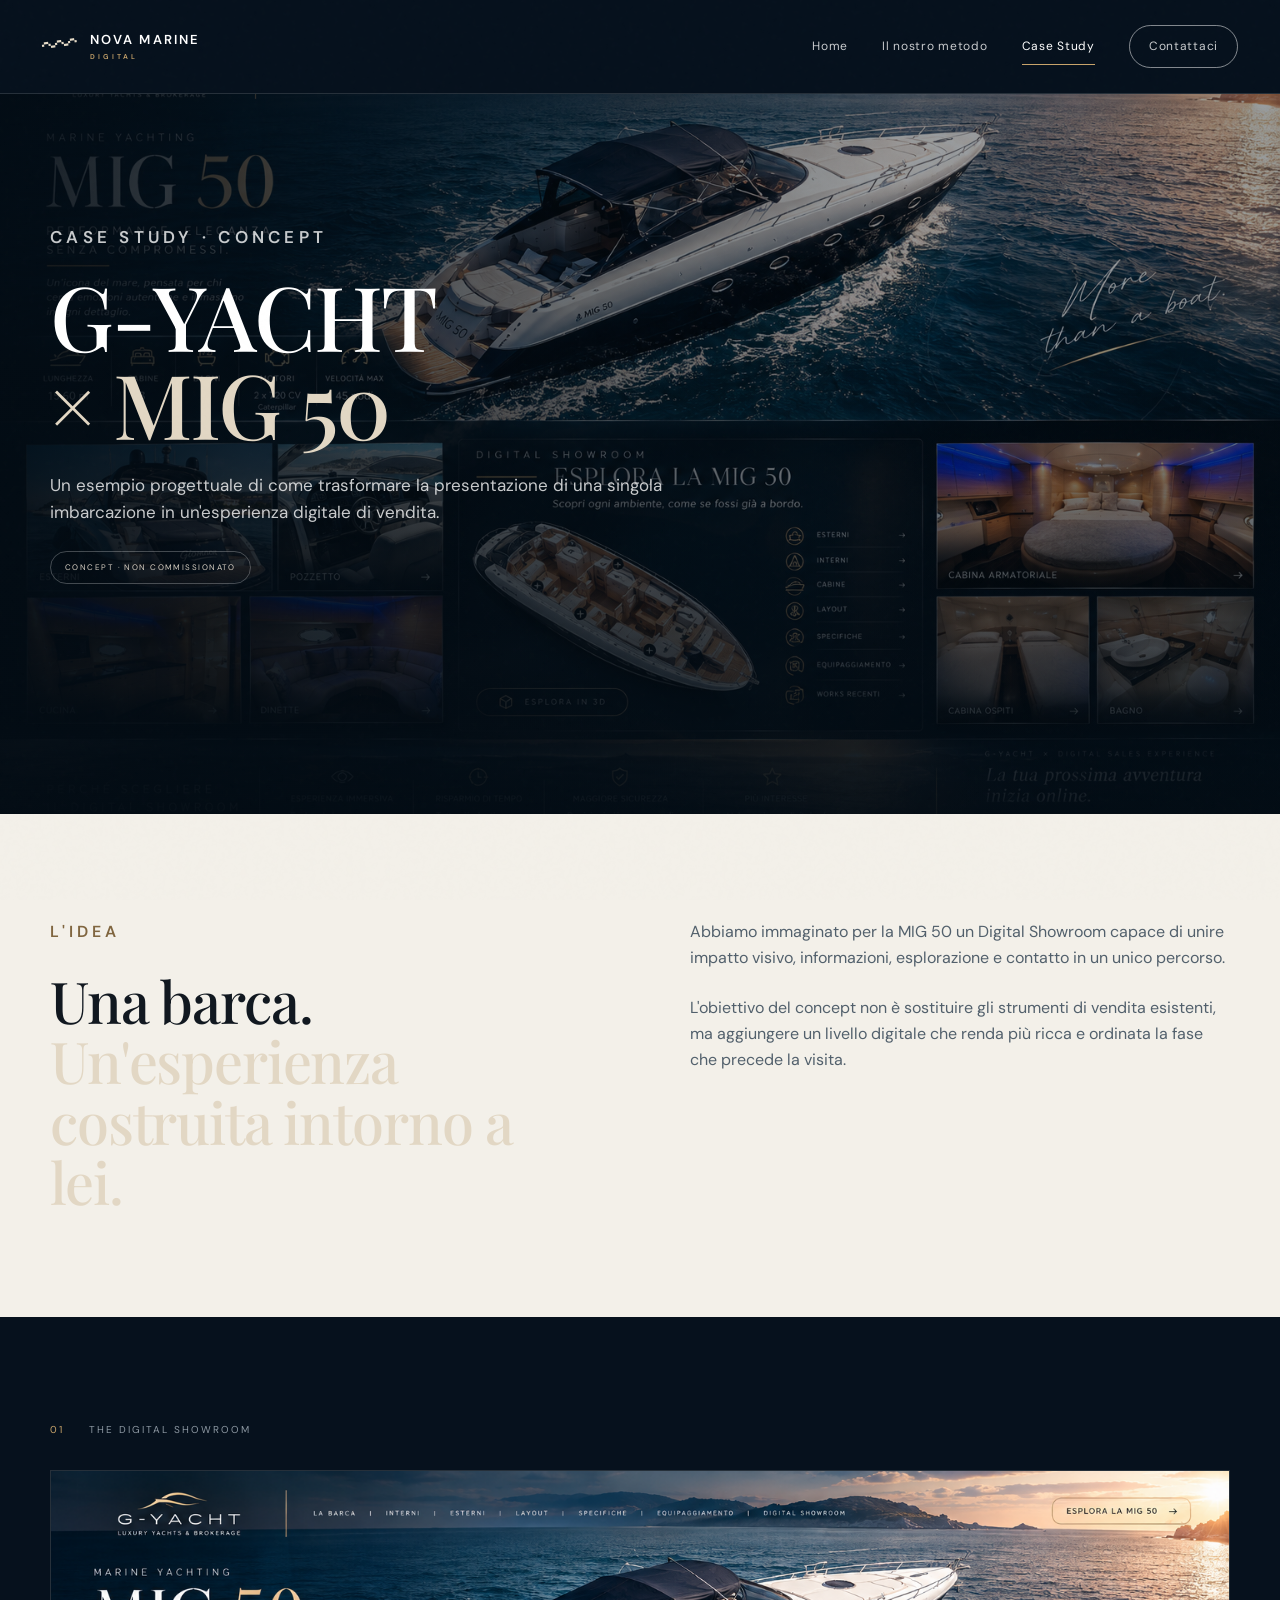
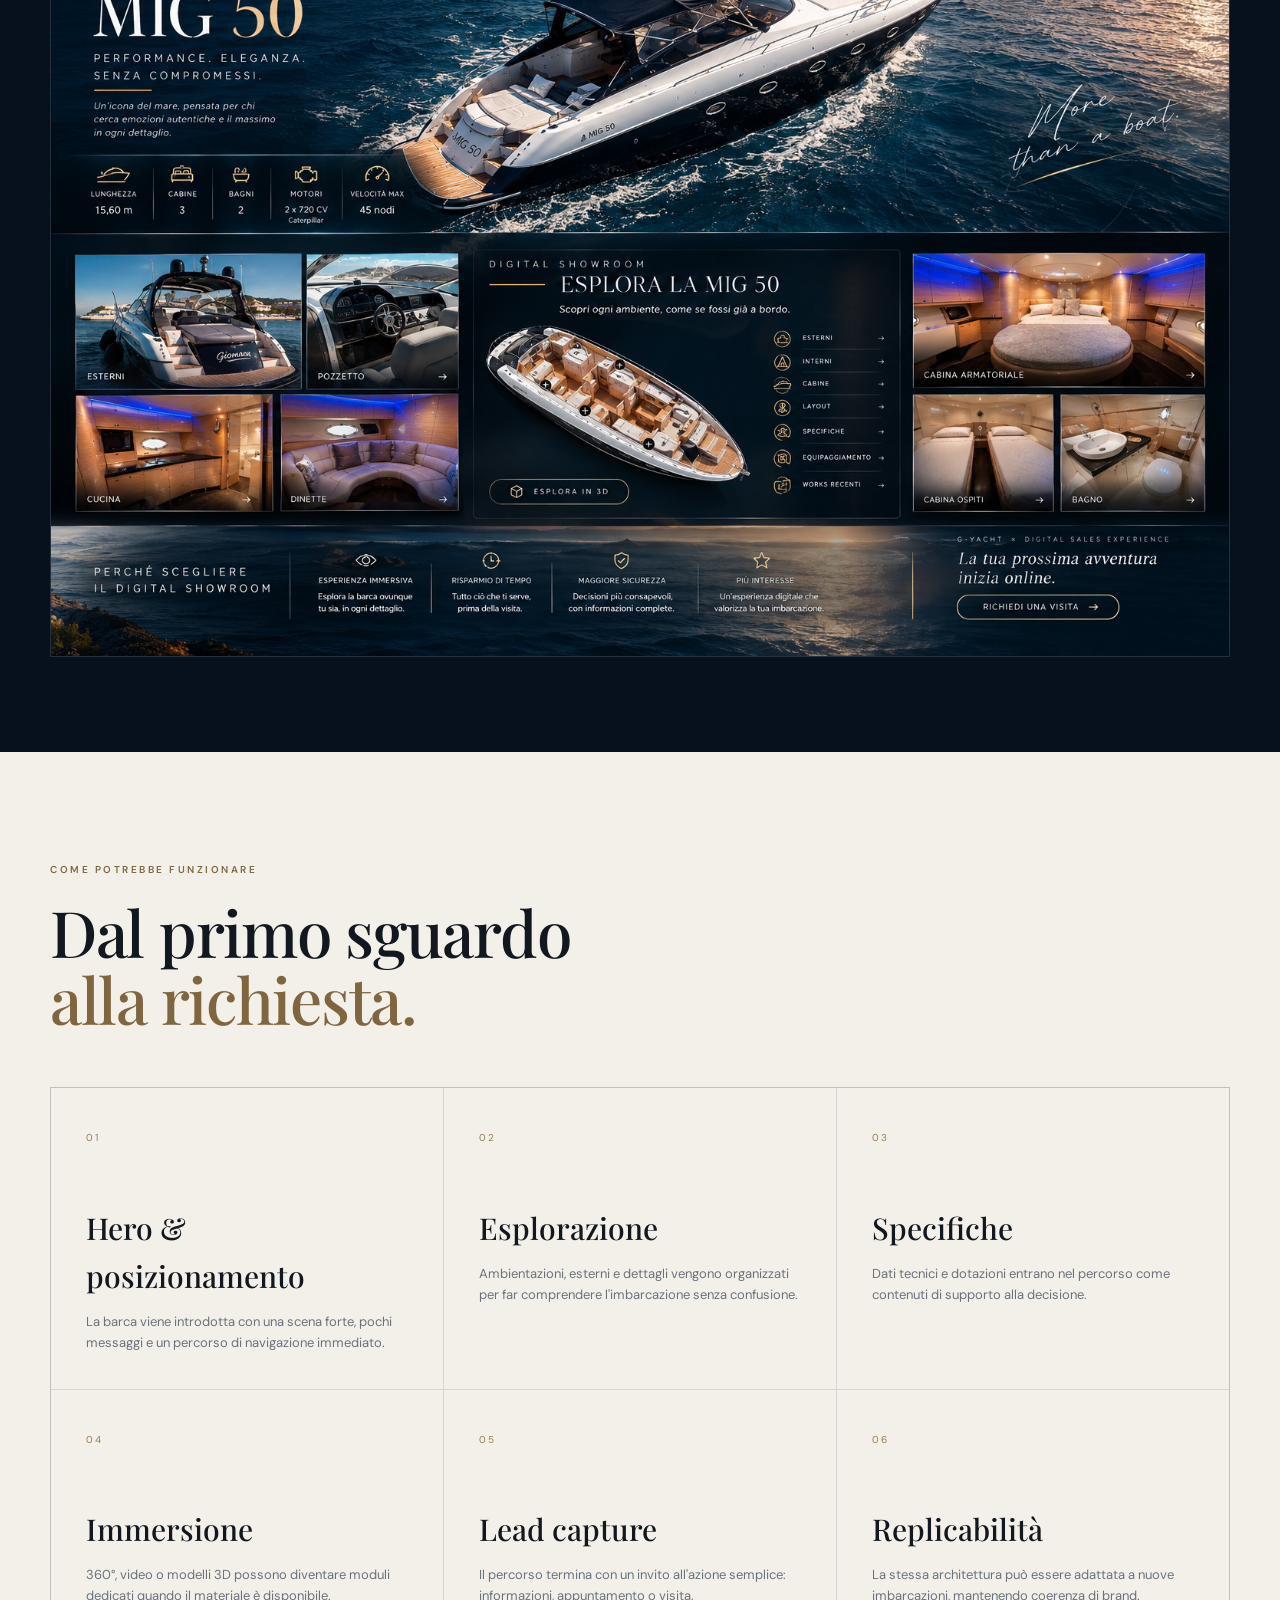
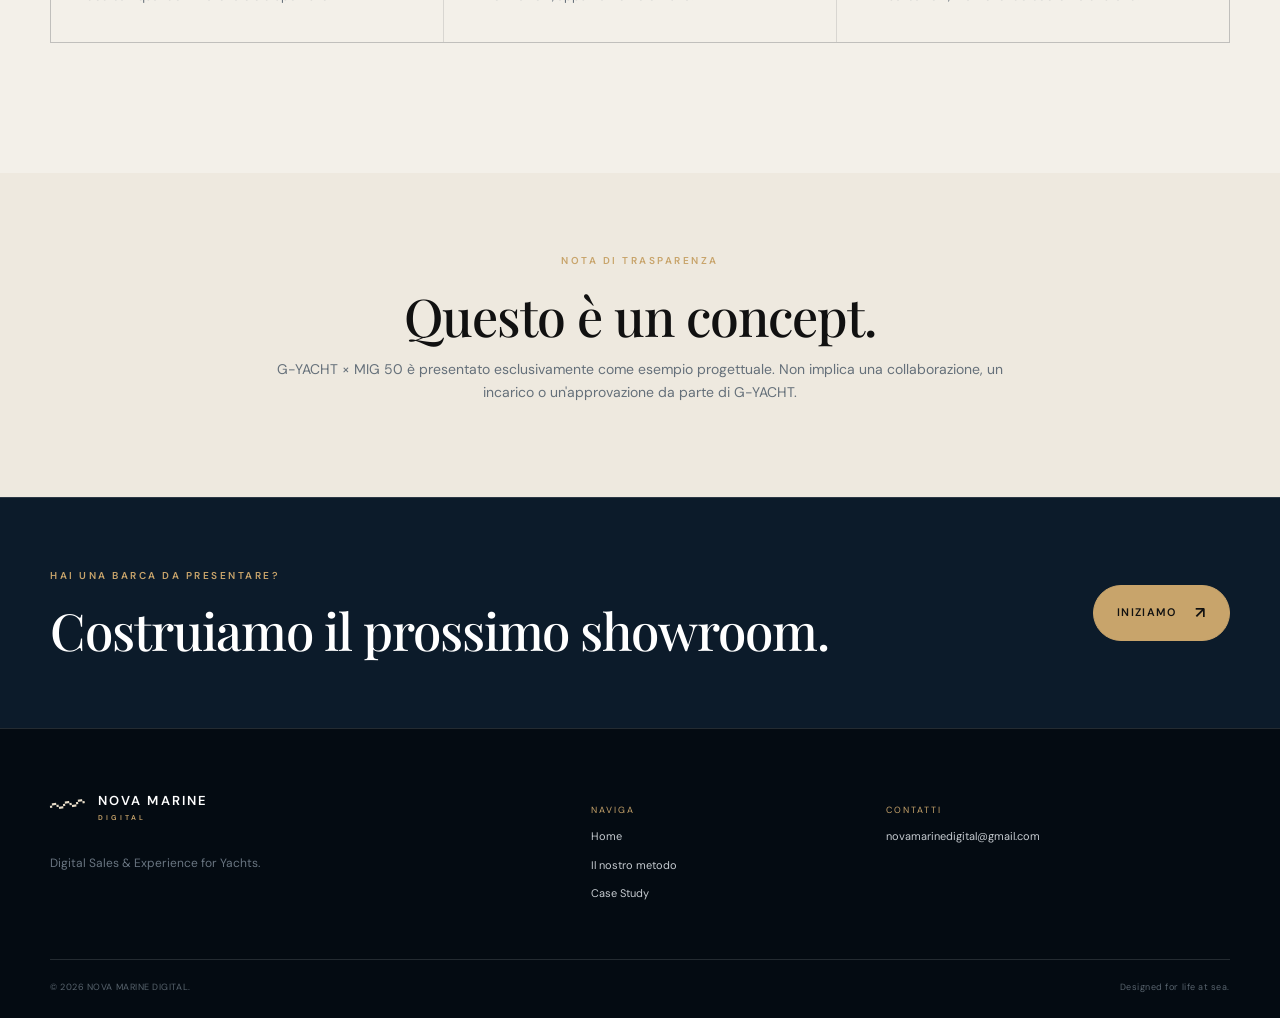
==== case-study.html @ 51f9865c "Add files via upload" ====
<!doctype html><html lang="it"><head><meta charset="utf-8"><meta name="viewport" content="width=device-width,initial-scale=1"><title>G-YACHT × MIG 50 — Concept | NOVA MARINE DIGITAL</title><meta name="description" content="Concept di Digital Sales Experience per G-YACHT × MIG 50. Presentazione sperimentale, non un progetto commissionato."><link rel="preconnect" href="https://fonts.googleapis.com"><link rel="preconnect" href="https://fonts.gstatic.com" crossorigin><link href="https://fonts.googleapis.com/css2?family=DM+Sans:wght@400;500;600&family=Playfair+Display:wght@500;600&display=swap" rel="stylesheet"><link rel="stylesheet" href="style.css"></head><body><div class="noise"></div><header class="site-header solid"><a class="brand" href="index.html"><span class="wave">〰</span><span>NOVA MARINE<small>DIGITAL</small></span></a><button class="menu" aria-label="Apri menu"><i></i><i></i></button><nav><a href="index.html">Home</a><a href="metodo.html">Il nostro metodo</a><a class="active" href="case-study.html">Case Study</a><a class="nav-cta" href="mailto:novamarinedigital@gmail.com?subject=Richiesta%20informazioni%20—%20NOVA%20MARINE%20DIGITAL">Contattaci</a></nav></header><main>
<section class="case-hero"><div class="case-hero-bg"></div><div class="case-hero-overlay"></div><div class="container case-hero-content reveal"><p class="eyebrow">CASE STUDY · CONCEPT</p><h1>G-YACHT<br><em>× MIG 50</em></h1><p>Un esempio progettuale di come trasformare la presentazione di una singola imbarcazione in un'esperienza digitale di vendita.</p><span class="concept-tag">CONCEPT · NON COMMISSIONATO</span></div></section>
<section class="case-copy section-light"><div class="container two-col"><div class="reveal"><p class="eyebrow dark">L'IDEA</p><h2>Una barca.<br><em>Un'esperienza costruita intorno a lei.</em></h2></div><div class="reveal delay"><p>Abbiamo immaginato per la MIG 50 un Digital Showroom capace di unire impatto visivo, informazioni, esplorazione e contatto in un unico percorso.</p><p>L'obiettivo del concept non è sostituire gli strumenti di vendita esistenti, ma aggiungere un livello digitale che renda più ricca e ordinata la fase che precede la visita.</p></div></div></section>
<section class="concept-visual section-dark"><div class="container"><div class="visual-label reveal"><span>01</span><p>THE DIGITAL SHOWROOM</p></div><img src="assets/mig50-concept.png" alt="Concept visuale Digital Showroom MIG 50" class="full-visual reveal"></div></section>
<section class="case-details section-light"><div class="container"><div class="section-head light reveal"><p class="eyebrow dark">COME POTREBBE FUNZIONARE</p><h2>Dal primo sguardo<br><em>alla richiesta.</em></h2></div><div class="detail-grid"><article class="detail reveal"><span>01</span><h3>Hero & posizionamento</h3><p>La barca viene introdotta con una scena forte, pochi messaggi e un percorso di navigazione immediato.</p></article><article class="detail reveal delay"><span>02</span><h3>Esplorazione</h3><p>Ambientazioni, esterni e dettagli vengono organizzati per far comprendere l'imbarcazione senza confusione.</p></article><article class="detail reveal"><span>03</span><h3>Specifiche</h3><p>Dati tecnici e dotazioni entrano nel percorso come contenuti di supporto alla decisione.</p></article><article class="detail reveal delay"><span>04</span><h3>Immersione</h3><p>360°, video o modelli 3D possono diventare moduli dedicati quando il materiale è disponibile.</p></article><article class="detail reveal"><span>05</span><h3>Lead capture</h3><p>Il percorso termina con un invito all'azione semplice: informazioni, appuntamento o visita.</p></article><article class="detail reveal delay"><span>06</span><h3>Replicabilità</h3><p>La stessa architettura può essere adattata a nuove imbarcazioni, mantenendo coerenza di brand.</p></article></div></div></section>
<section class="case-note"><div class="container note-box reveal"><p class="eyebrow">NOTA DI TRASPARENZA</p><h2>Questo è un concept.</h2><p>G-YACHT × MIG 50 è presentato esclusivamente come esempio progettuale. Non implica una collaborazione, un incarico o un'approvazione da parte di G-YACHT.</p></div></section>
<section class="cta-strip"><div class="container cta-flex"><div><p class="eyebrow">HAI UNA BARCA DA PRESENTARE?</p><h2>Costruiamo il prossimo showroom.</h2></div><a class="btn btn-gold" href="mailto:novamarinedigital@gmail.com?subject=Nuovo%20Digital%20Showroom">Iniziamo <span>↗</span></a></div></section>
</main><footer><div class="container footer-grid"><div><a class="brand" href="index.html"><span class="wave">〰</span><span>NOVA MARINE<small>DIGITAL</small></span></a><p>Digital Sales & Experience for Yachts.</p></div><div><p class="footer-title">NAVIGA</p><a href="index.html">Home</a><a href="metodo.html">Il nostro metodo</a><a href="case-study.html">Case Study</a></div><div><p class="footer-title">CONTATTI</p><a href="mailto:novamarinedigital@gmail.com">novamarinedigital@gmail.com</a></div></div><div class="container footer-bottom"><span>© <span id="year"></span> NOVA MARINE DIGITAL.</span><span>Designed for life at sea.</span></div></footer><script src="script.js"></script></body></html>
---- style.css ----
:root{--navy:#06111d;--navy2:#0a1b2b;--ink:#111820;--cream:#f3f0e9;--white:#fff;--gold:#c8a46b;--muted:#8793a0;--line:rgba(255,255,255,.13);--lightline:rgba(17,24,32,.12)}*{box-sizing:border-box}html{scroll-behavior:smooth}body{margin:0;background:var(--navy);color:var(--white);font-family:'DM Sans',Arial,sans-serif;line-height:1.6}.noise{position:fixed;inset:0;pointer-events:none;opacity:.025;z-index:20;background-image:url("data:image/svg+xml,%3Csvg viewBox='0 0 160 160' xmlns='http://www.w3.org/2000/svg'%3E%3Cfilter id='n'%3E%3CfeTurbulence type='fractalNoise' baseFrequency='.9' numOctaves='4' stitchTiles='stitch'/%3E%3C/filter%3E%3Crect width='100%25' height='100%25' filter='url(%23n)' opacity='.45'/%3E%3C/svg%3E")}.container{width:min(1180px,calc(100% - 48px));margin:auto}.site-header{position:absolute;top:0;left:0;right:0;z-index:10;display:flex;align-items:center;justify-content:space-between;padding:25px 42px;color:#fff}.site-header.solid{position:relative;background:#06111d;border-bottom:1px solid var(--line)}.brand{display:inline-flex;align-items:center;gap:11px;text-decoration:none;color:inherit;letter-spacing:.16em;font-size:13px;font-weight:600;line-height:1.1}.brand small{display:block;font-size:7px;letter-spacing:.45em;margin-top:6px;color:var(--gold)}.wave{font-family:Georgia,serif;font-size:35px;font-weight:400;line-height:.4;transform:rotate(-8deg);color:#e7dcc8}nav{display:flex;align-items:center;gap:34px}nav a{color:rgba(255,255,255,.78);text-decoration:none;font-size:12px;letter-spacing:.06em;position:relative}nav a:hover,nav a.active{color:#fff}nav a.active:after{content:"";position:absolute;height:1px;width:100%;bottom:-9px;left:0;background:var(--gold)}.nav-cta{border:1px solid rgba(255,255,255,.5);border-radius:99px;padding:11px 19px}.nav-cta:after{display:none!important}.menu{display:none;background:none;border:0}.hero{min-height:850px;position:relative;display:flex;align-items:center;overflow:hidden}.hero-media,.hero-overlay,.case-bg,.case-hero-bg,.closing-bg,.page-hero-bg{position:absolute;inset:0}.hero-media{background:url('assets/hero-yacht.png') center/cover no-repeat;transform:scale(1.02)}.hero-overlay{background:linear-gradient(90deg,rgba(3,12,20,.92) 0%,rgba(3,12,20,.67) 42%,rgba(3,12,20,.12) 80%),linear-gradient(0deg,rgba(3,12,20,.6),transparent 35%)}.hero-content{position:relative;z-index:2;width:min(1180px,calc(100% - 48px));margin:auto;padding-top:75px}.eyebrow{font-size:10px;letter-spacing:.25em;color:var(--gold);font-weight:600;margin:0 0 20px}.eyebrow.dark{color:#806640}.hero h1,.page-hero h1,.case-hero h1{font-family:'Playfair Display',Georgia,serif;font-size:clamp(48px,6.2vw,88px);line-height:.98;font-weight:500;max-width:800px;margin:0 0 30px;letter-spacing:-.025em}.hero h1 em,.page-hero h1 em,.case-hero h1 em,h2 em{font-style:normal;color:#e2d7c4}.lead{font-size:17px;max-width:580px;color:rgba(255,255,255,.82);margin:0 0 34px}.actions{display:flex;gap:28px;align-items:center}.btn{display:inline-flex;align-items:center;gap:18px;text-decoration:none;border-radius:99px;padding:14px 23px;font-size:11px;letter-spacing:.12em;text-transform:uppercase;font-weight:600;transition:.25s ease}.btn span{font-size:16px}.btn-gold{background:var(--gold);color:#111;border:1px solid var(--gold)}.btn-gold:hover{transform:translateY(-2px);filter:brightness(1.08)}.btn-outline{color:#fff;border:1px solid rgba(255,255,255,.55)}.btn-outline:hover{border-color:var(--gold);color:var(--gold)}.text-link{color:#fff;text-decoration:none;font-size:11px;letter-spacing:.12em;text-transform:uppercase}.text-link span{margin-left:8px;color:var(--gold)}.scroll-note,.hero-sign{position:absolute;bottom:28px;font-size:8px;letter-spacing:.2em;color:rgba(255,255,255,.62);z-index:2}.scroll-note{left:50%;transform:translateX(-50%)}.hero-sign{right:42px}.section-light{background:var(--cream);color:var(--ink);padding:115px 0}.two-col{display:grid;grid-template-columns:1fr 1fr;gap:100px;align-items:start}.two-col h2,h2{font-family:'Playfair Display',Georgia,serif;font-weight:500;line-height:1.05;letter-spacing:-.02em}.two-col h2{font-size:clamp(39px,4.5vw,62px);margin:0}.two-col p{font-size:16px;color:#52606c;max-width:560px;margin:0 0 25px}.dark-link{color:#111;text-decoration:none;font-size:11px;text-transform:uppercase;letter-spacing:.14em;font-weight:600}.dark-link span{color:#967b51;margin-left:9px}.section-dark{background:var(--navy);padding:115px 0}.section-head{margin-bottom:55px}.section-head h2{font-size:clamp(42px,5vw,70px);margin:0}.device-wrap{position:relative}.device-wrap img{width:100%;display:block;max-height:600px;object-fit:cover;object-position:center;border:1px solid var(--line)}.device-caption{display:flex;justify-content:space-between;padding-top:17px;color:var(--muted);font-size:10px;letter-spacing:.1em;text-transform:uppercase}.device-caption b{color:#ddd;font-weight:500}.case-band{position:relative;min-height:610px;display:flex;align-items:center;overflow:hidden}.case-bg{background:url('assets/mig50-concept.png') center/cover no-repeat}.case-overlay{position:absolute;inset:0;background:linear-gradient(90deg,rgba(3,12,20,.94),rgba(3,12,20,.55) 58%,rgba(3,12,20,.1))}.case-content{position:relative;z-index:2;margin-left:max(24px,calc((100% - 1180px)/2));max-width:600px}.case-content h2{font-size:clamp(48px,6vw,82px);margin:0 0 20px;font-family:'Playfair Display',Georgia,serif}.case-content p{color:rgba(255,255,255,.75);max-width:520px;margin-bottom:30px}.case-badge{position:absolute;z-index:3;right:60px;bottom:50px;border:1px solid rgba(255,255,255,.3);border-radius:50%;width:128px;height:128px;display:flex;flex-direction:column;align-items:center;justify-content:center;text-align:center;font-size:7px;letter-spacing:.18em;color:#ddd}.case-badge strong{font-size:27px;color:#fff;font-family:'Playfair Display',Georgia,serif;letter-spacing:0}.case-badge small{font-size:6px;color:var(--gold)}.services{padding-bottom:130px}.section-head.light{color:var(--ink)}.section-head.light h2 em{color:#806640}.service-grid{display:grid;grid-template-columns:repeat(4,1fr);gap:1px;background:var(--lightline);border:1px solid var(--lightline)}.service-card{background:var(--cream);padding:30px 25px 32px;min-height:280px}.service-card span,.principle span,.detail span{font-size:10px;color:#967b51;letter-spacing:.16em}.service-card h3{font-family:'Playfair Display',Georgia,serif;font-size:27px;font-weight:500;margin:55px 0 13px}.service-card p{font-size:13px;color:#69737d;margin:0 0 30px}.service-card a{font-size:10px;text-transform:uppercase;letter-spacing:.13em;color:#111;text-decoration:none}.closing{position:relative;min-height:600px;display:flex;align-items:center;overflow:hidden}.closing-bg{background:url('assets/hero-yacht.png') center 58%/cover no-repeat}.closing-overlay{position:absolute;inset:0;background:rgba(3,12,20,.63)}.closing-content{position:relative;z-index:2;text-align:center}.closing h2{font-size:clamp(48px,6vw,80px);margin:0 auto 22px}.closing-content p:not(.eyebrow){max-width:570px;margin:0 auto 30px;color:rgba(255,255,255,.75)}footer{background:#040b12;padding:65px 0 24px;border-top:1px solid var(--line)}.footer-grid{display:grid;grid-template-columns:2fr 1fr 1.4fr;gap:50px}.footer-grid p{color:#697581;font-size:12px}.footer-grid .brand{margin-bottom:20px}.footer-grid>div>a:not(.brand){display:block;color:#c6cbd0;text-decoration:none;font-size:11px;margin:11px 0}.footer-title{font-size:9px!important;letter-spacing:.22em;color:var(--gold)!important}.footer-bottom{border-top:1px solid var(--line);margin-top:45px;padding-top:20px;display:flex;justify-content:space-between;color:#58636d;font-size:9px;letter-spacing:.06em}.page-hero,.case-hero{min-height:650px;position:relative;display:flex;align-items:flex-end;overflow:hidden}.page-hero-bg{background:url('assets/hero-yacht.png') center/cover no-repeat;filter:saturate(.75)}.page-hero:after,.case-hero-overlay{content:"";position:absolute;inset:0;background:linear-gradient(0deg,rgba(3,12,20,.97),rgba(3,12,20,.15) 75%)}.page-hero-content,.case-hero-content{position:relative;z-index:2;padding-bottom:90px}.page-hero h1,.case-hero h1{font-size:clamp(58px,7vw,100px);margin-bottom:25px}.page-hero p,.case-hero p{max-width:620px;color:rgba(255,255,255,.78);font-size:17px}.method-intro{padding-top:110px}.small-note{font-size:13px!important;color:#806640!important;border-left:1px solid #b69a6b;padding-left:16px;margin-top:35px!important}.journey-list{border-top:1px solid var(--line)}.journey-item{display:grid;grid-template-columns:100px 1fr;gap:35px;padding:35px 0;border-bottom:1px solid var(--line);align-items:start}.journey-item .num{color:var(--gold);font-size:11px;letter-spacing:.15em}.journey-item h3{font-family:'Playfair Display',Georgia,serif;font-size:31px;margin:0 0 8px;font-weight:500}.journey-item p{color:#8995a0;margin:0;max-width:700px}.principle-grid,.detail-grid{display:grid;grid-template-columns:repeat(3,1fr);gap:1px;background:var(--lightline);border:1px solid var(--lightline)}.principle,.detail{background:var(--cream);padding:35px;min-height:250px}.principle h3,.detail h3{font-family:'Playfair Display',Georgia,serif;font-size:30px;font-weight:500;margin:55px 0 12px}.principle p,.detail p{color:#69737d;font-size:13px;margin:0}.cta-strip{background:#0c1b2a;padding:70px 0;border-top:1px solid var(--line)}.cta-flex{display:flex;align-items:center;justify-content:space-between;gap:30px}.cta-flex h2{margin:0;font-size:clamp(36px,4vw,55px)}.case-hero{min-height:720px}.case-hero-bg{background:url('assets/mig50-concept.png') center/cover no-repeat}.case-hero-overlay{background:linear-gradient(90deg,rgba(3,12,20,.93),rgba(3,12,20,.4) 70%),linear-gradient(0deg,rgba(3,12,20,.9),transparent 65%)}.case-hero-content{padding-bottom:100px}.concept-tag{display:inline-block;border:1px solid rgba(255,255,255,.25);padding:9px 14px;border-radius:99px;font-size:8px;letter-spacing:.18em;color:#d8d0c4;margin-top:8px}.case-copy{padding:105px 0}.concept-visual{padding:95px 0}.visual-label{display:flex;align-items:center;gap:25px;color:#8d98a2;font-size:10px;letter-spacing:.2em;margin-bottom:22px}.visual-label span{color:var(--gold)}.full-visual{width:100%;display:block;border:1px solid var(--line)}.case-details{padding:110px 0 130px}.detail-grid{grid-template-columns:repeat(3,1fr)}.case-note{background:#eee9df;padding:80px 0;color:#111}.note-box{max-width:760px;text-align:center}.note-box h2{font-size:52px;margin:0 0 15px}.note-box>p:last-child{color:#65707a;font-size:14px}.reveal{opacity:0;transform:translateY(18px);transition:opacity .75s ease,transform .75s ease}.reveal.visible{opacity:1;transform:none}.delay{transition-delay:.12s}@media(max-width:900px){.site-header{padding:20px 22px}.menu{display:flex;flex-direction:column;gap:5px}.menu i{display:block;width:25px;height:1px;background:#fff}nav{display:none;position:absolute;top:75px;left:15px;right:15px;background:#081522;border:1px solid var(--line);padding:22px;flex-direction:column;align-items:stretch;gap:20px}.site-header.open nav{display:flex}.hero{min-height:760px}.hero-content{padding-top:110px}.two-col{grid-template-columns:1fr;gap:45px}.service-grid{grid-template-columns:1fr 1fr}.principle-grid,.detail-grid{grid-template-columns:1fr 1fr}.case-badge{right:25px;bottom:25px}.footer-grid{grid-template-columns:1fr 1fr}.footer-grid>div:first-child{grid-column:1/-1}.cta-flex{flex-direction:column;align-items:flex-start}.page-hero-content,.case-hero-content{padding-bottom:65px}}@media(max-width:600px){.container{width:min(100% - 34px,1180px)}.hero h1,.page-hero h1,.case-hero h1{font-size:50px}.lead{font-size:15px}.actions{flex-direction:column;align-items:flex-start;gap:18px}.scroll-note,.hero-sign{display:none}.section-light,.section-dark{padding:78px 0}.service-grid,.principle-grid,.detail-grid{grid-template-columns:1fr}.service-card{min-height:220px}.service-card h3{margin-top:35px}.case-band{min-height:580px}.case-content{margin-left:auto;margin-right:auto}.case-badge{display:none}.device-caption{flex-direction:column;gap:8px}.journey-item{grid-template-columns:45px 1fr;gap:15px}.journey-item h3{font-size:26px}.footer-grid{grid-template-columns:1fr}.footer-grid>div:first-child{grid-column:auto}.footer-bottom{flex-direction:column;gap:8px}.case-hero{min-height:680px}.note-box h2{font-size:42px}}
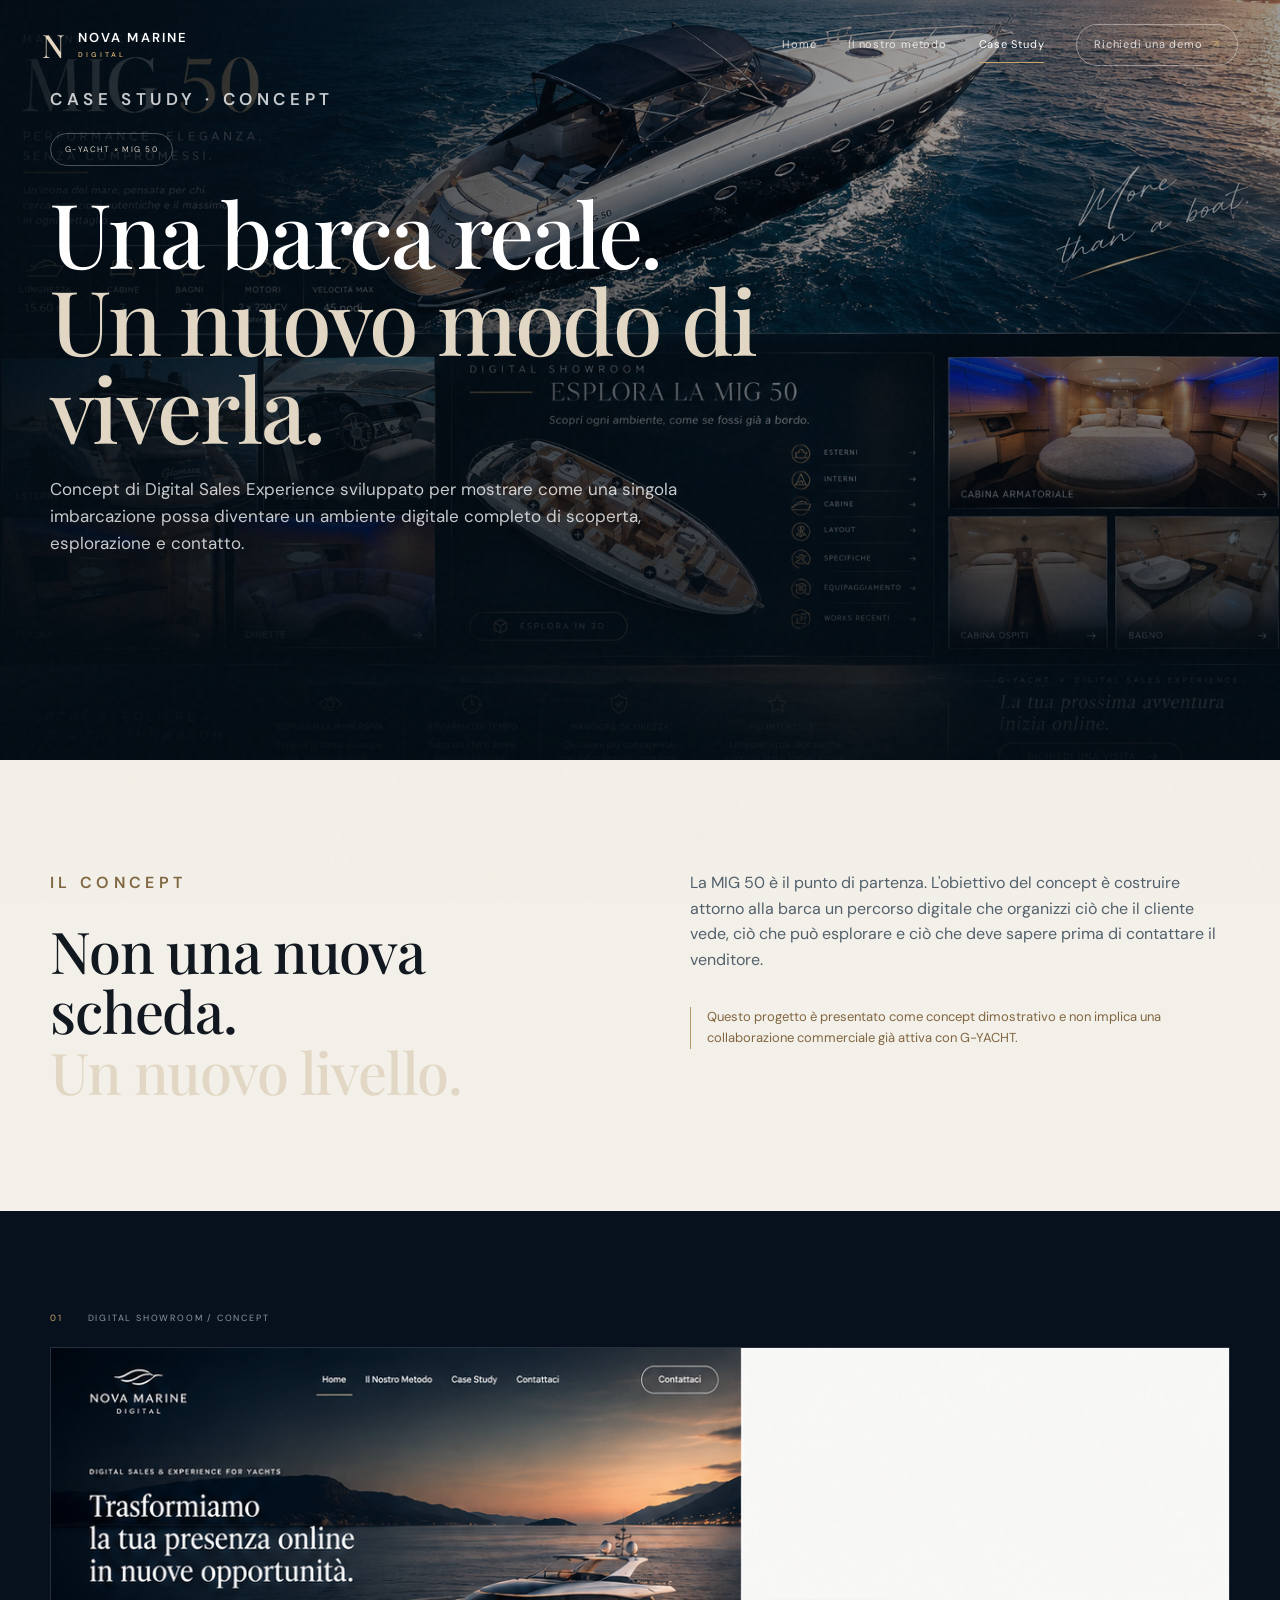
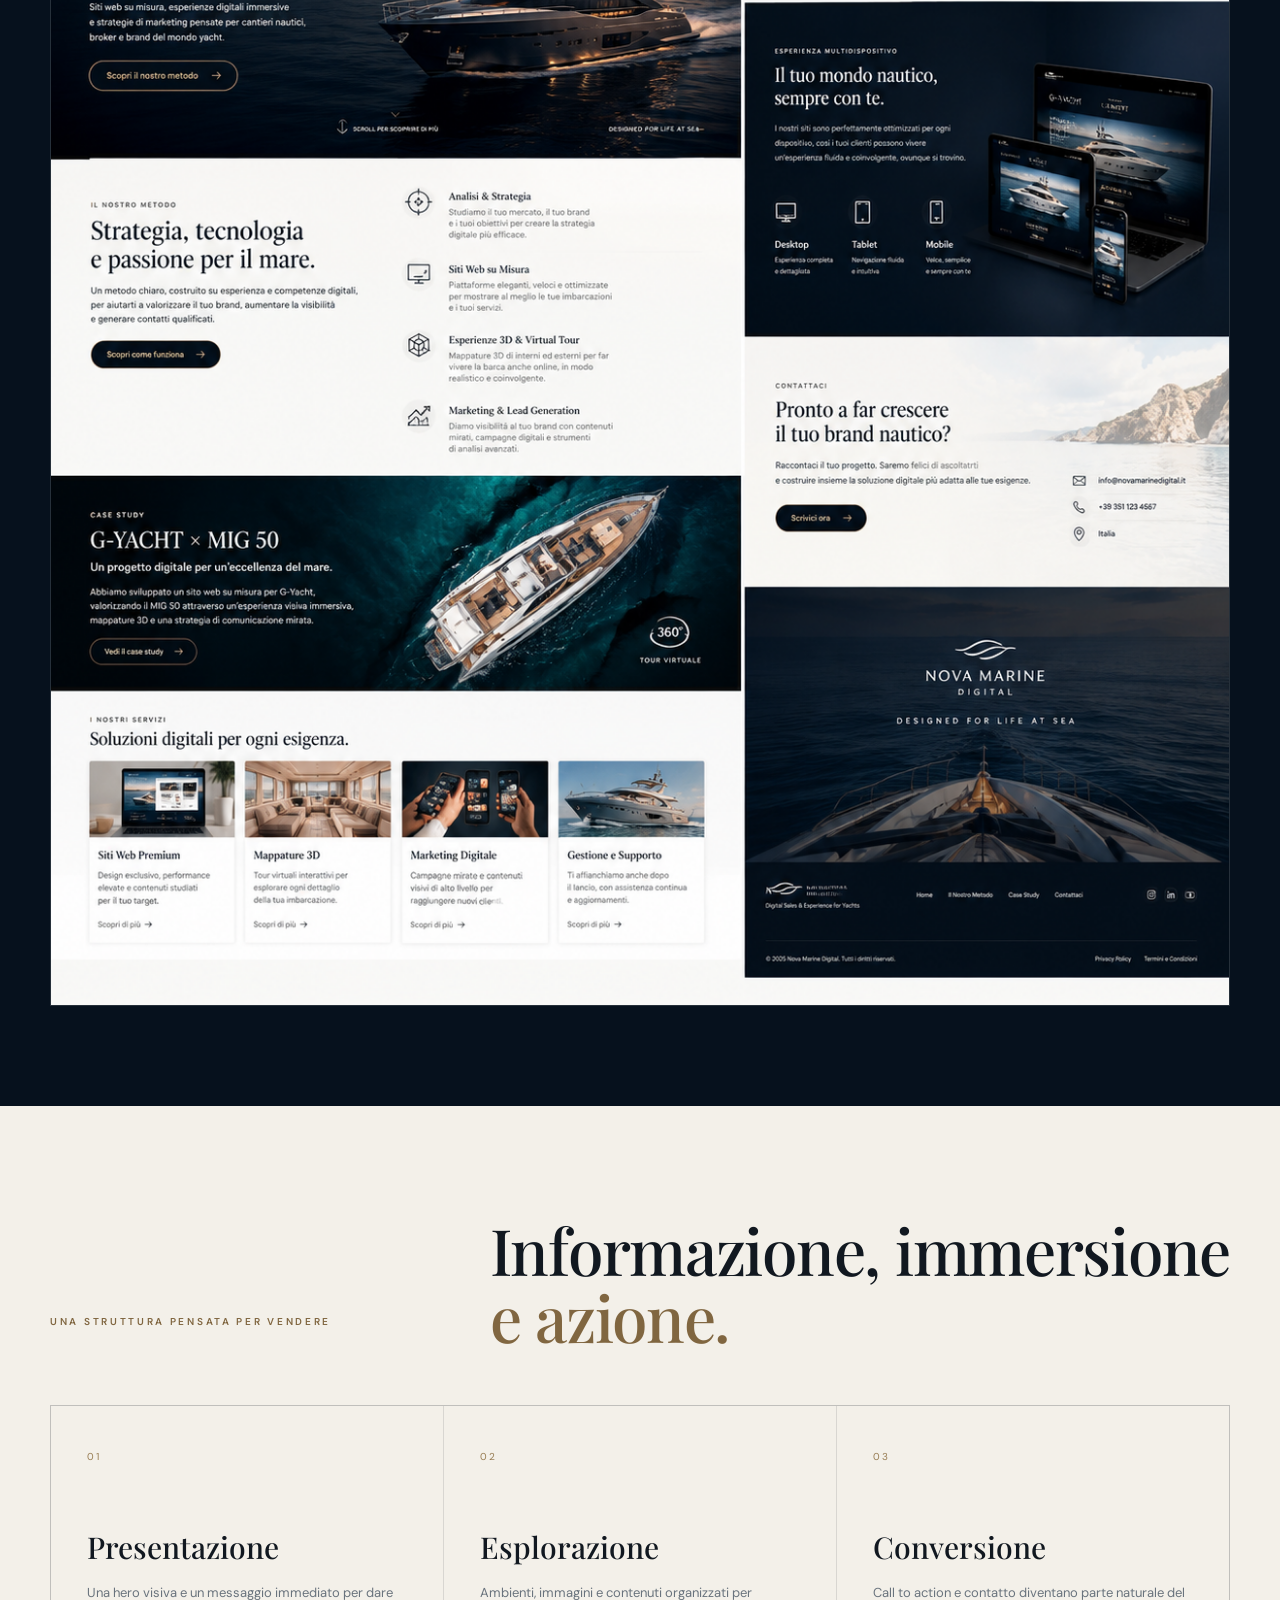
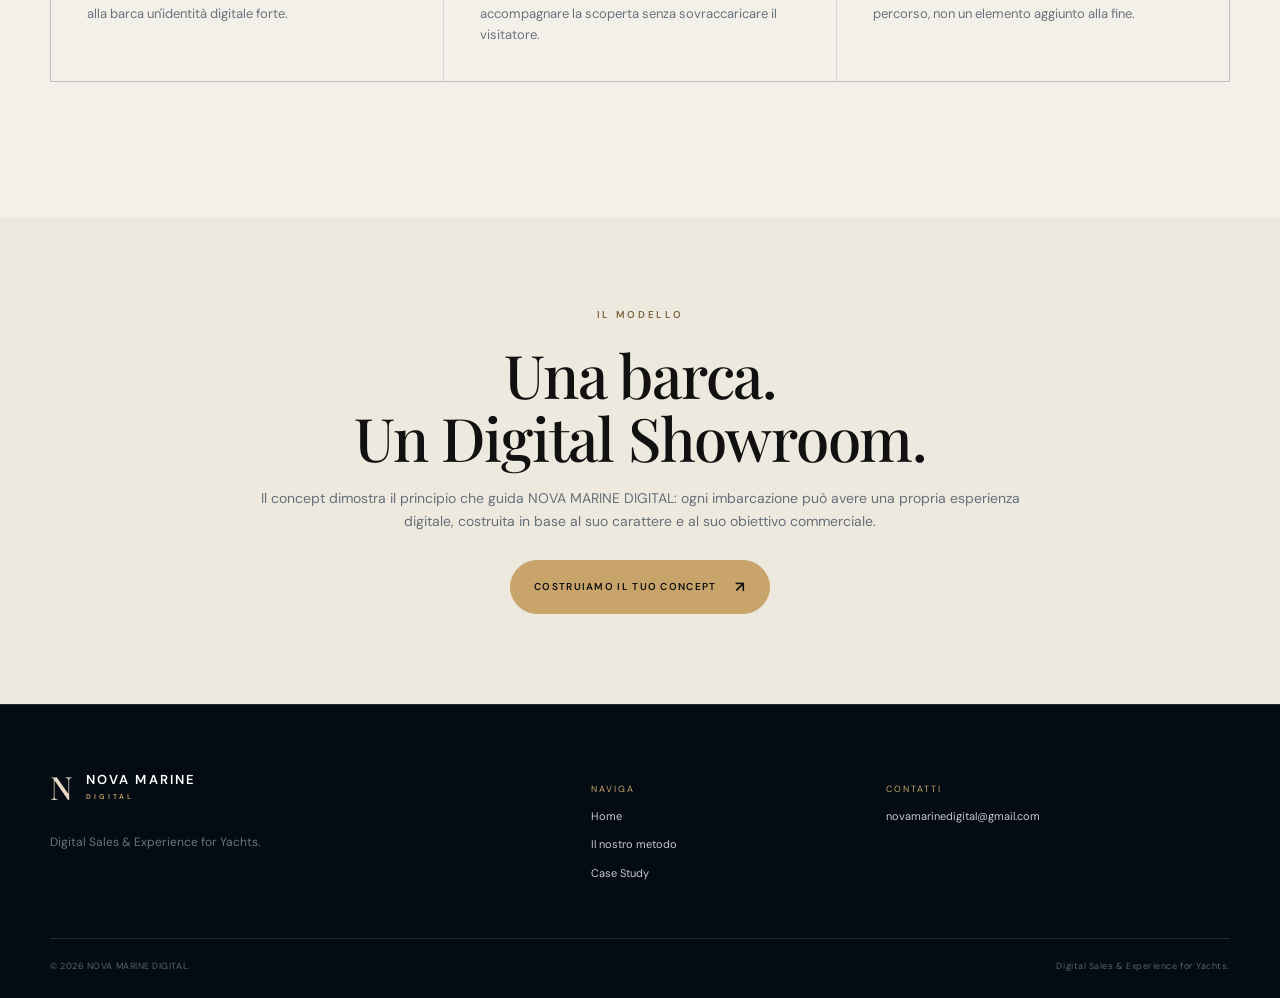
==== commit 7c7ae569: "Add files via upload" ====
--- a/case-study.html
+++ b/case-study.html
@@ -1,8 +1,8 @@
-<!doctype html><html lang="it"><head><meta charset="utf-8"><meta name="viewport" content="width=device-width,initial-scale=1"><title>G-YACHT × MIG 50 — Concept | NOVA MARINE DIGITAL</title><meta name="description" content="Concept di Digital Sales Experience per G-YACHT × MIG 50. Presentazione sperimentale, non un progetto commissionato."><link rel="preconnect" href="https://fonts.googleapis.com"><link rel="preconnect" href="https://fonts.gstatic.com" crossorigin><link href="https://fonts.googleapis.com/css2?family=DM+Sans:wght@400;500;600&family=Playfair+Display:wght@500;600&display=swap" rel="stylesheet"><link rel="stylesheet" href="style.css"></head><body><div class="noise"></div><header class="site-header solid"><a class="brand" href="index.html"><span class="wave">〰</span><span>NOVA MARINE<small>DIGITAL</small></span></a><button class="menu" aria-label="Apri menu"><i></i><i></i></button><nav><a href="index.html">Home</a><a href="metodo.html">Il nostro metodo</a><a class="active" href="case-study.html">Case Study</a><a class="nav-cta" href="mailto:novamarinedigital@gmail.com?subject=Richiesta%20informazioni%20—%20NOVA%20MARINE%20DIGITAL">Contattaci</a></nav></header><main>
-<section class="case-hero"><div class="case-hero-bg"></div><div class="case-hero-overlay"></div><div class="container case-hero-content reveal"><p class="eyebrow">CASE STUDY · CONCEPT</p><h1>G-YACHT<br><em>× MIG 50</em></h1><p>Un esempio progettuale di come trasformare la presentazione di una singola imbarcazione in un'esperienza digitale di vendita.</p><span class="concept-tag">CONCEPT · NON COMMISSIONATO</span></div></section>
-<section class="case-copy section-light"><div class="container two-col"><div class="reveal"><p class="eyebrow dark">L'IDEA</p><h2>Una barca.<br><em>Un'esperienza costruita intorno a lei.</em></h2></div><div class="reveal delay"><p>Abbiamo immaginato per la MIG 50 un Digital Showroom capace di unire impatto visivo, informazioni, esplorazione e contatto in un unico percorso.</p><p>L'obiettivo del concept non è sostituire gli strumenti di vendita esistenti, ma aggiungere un livello digitale che renda più ricca e ordinata la fase che precede la visita.</p></div></div></section>
-<section class="concept-visual section-dark"><div class="container"><div class="visual-label reveal"><span>01</span><p>THE DIGITAL SHOWROOM</p></div><img src="assets/mig50-concept.png" alt="Concept visuale Digital Showroom MIG 50" class="full-visual reveal"></div></section>
-<section class="case-details section-light"><div class="container"><div class="section-head light reveal"><p class="eyebrow dark">COME POTREBBE FUNZIONARE</p><h2>Dal primo sguardo<br><em>alla richiesta.</em></h2></div><div class="detail-grid"><article class="detail reveal"><span>01</span><h3>Hero & posizionamento</h3><p>La barca viene introdotta con una scena forte, pochi messaggi e un percorso di navigazione immediato.</p></article><article class="detail reveal delay"><span>02</span><h3>Esplorazione</h3><p>Ambientazioni, esterni e dettagli vengono organizzati per far comprendere l'imbarcazione senza confusione.</p></article><article class="detail reveal"><span>03</span><h3>Specifiche</h3><p>Dati tecnici e dotazioni entrano nel percorso come contenuti di supporto alla decisione.</p></article><article class="detail reveal delay"><span>04</span><h3>Immersione</h3><p>360°, video o modelli 3D possono diventare moduli dedicati quando il materiale è disponibile.</p></article><article class="detail reveal"><span>05</span><h3>Lead capture</h3><p>Il percorso termina con un invito all'azione semplice: informazioni, appuntamento o visita.</p></article><article class="detail reveal delay"><span>06</span><h3>Replicabilità</h3><p>La stessa architettura può essere adattata a nuove imbarcazioni, mantenendo coerenza di brand.</p></article></div></div></section>
-<section class="case-note"><div class="container note-box reveal"><p class="eyebrow">NOTA DI TRASPARENZA</p><h2>Questo è un concept.</h2><p>G-YACHT × MIG 50 è presentato esclusivamente come esempio progettuale. Non implica una collaborazione, un incarico o un'approvazione da parte di G-YACHT.</p></div></section>
-<section class="cta-strip"><div class="container cta-flex"><div><p class="eyebrow">HAI UNA BARCA DA PRESENTARE?</p><h2>Costruiamo il prossimo showroom.</h2></div><a class="btn btn-gold" href="mailto:novamarinedigital@gmail.com?subject=Nuovo%20Digital%20Showroom">Iniziamo <span>↗</span></a></div></section>
-</main><footer><div class="container footer-grid"><div><a class="brand" href="index.html"><span class="wave">〰</span><span>NOVA MARINE<small>DIGITAL</small></span></a><p>Digital Sales & Experience for Yachts.</p></div><div><p class="footer-title">NAVIGA</p><a href="index.html">Home</a><a href="metodo.html">Il nostro metodo</a><a href="case-study.html">Case Study</a></div><div><p class="footer-title">CONTATTI</p><a href="mailto:novamarinedigital@gmail.com">novamarinedigital@gmail.com</a></div></div><div class="container footer-bottom"><span>© <span id="year"></span> NOVA MARINE DIGITAL.</span><span>Designed for life at sea.</span></div></footer><script src="script.js"></script></body></html>
+<!doctype html><html lang="it"><head><meta charset="utf-8"><meta name="viewport" content="width=device-width,initial-scale=1"><title>G-YACHT × MIG 50 — Concept | NOVA MARINE DIGITAL</title><meta name="description" content="Concept di Digital Sales Experience sviluppato da NOVA MARINE DIGITAL sulla MIG 50 di G-YACHT."><meta name="theme-color" content="#06111d"><link rel="preconnect" href="https://fonts.googleapis.com"><link rel="preconnect" href="https://fonts.gstatic.com" crossorigin><link href="https://fonts.googleapis.com/css2?family=DM+Sans:wght@400;500;600&family=Playfair+Display:wght@500;600&display=swap" rel="stylesheet"><link rel="stylesheet" href="style.css"></head><body><div class="progress" id="progress"></div><div class="noise"></div>
+<header class="site-header"><a class="brand" href="index.html"><span class="brand-mark">N</span><span>NOVA MARINE<small>DIGITAL</small></span></a><button class="menu" aria-label="Apri menu" aria-expanded="false"><i></i><i></i></button><nav><a href="index.html">Home</a><a href="metodo.html">Il nostro metodo</a><a class="active" href="case-study.html">Case Study</a><a class="nav-cta" href="mailto:novamarinedigital@gmail.com?subject=Richiesta%20demo%20—%20NOVA%20MARINE%20DIGITAL">Richiedi una demo <span>↗</span></a></nav></header>
+<main><section class="case-hero"><div class="case-hero-bg parallax"></div><div class="case-hero-overlay"></div><div class="container case-hero-content reveal"><p class="eyebrow">CASE STUDY · CONCEPT</p><span class="concept-tag">G-YACHT × MIG 50</span><h1>Una barca reale.<br><em>Un nuovo modo di viverla.</em></h1><p>Concept di Digital Sales Experience sviluppato per mostrare come una singola imbarcazione possa diventare un ambiente digitale completo di scoperta, esplorazione e contatto.</p></div></section>
+<section class="section-light case-copy"><div class="container two-col"><div class="reveal"><p class="eyebrow dark">IL CONCEPT</p><h2>Non una nuova scheda.<br><em>Un nuovo livello.</em></h2></div><div class="reveal delay"><p>La MIG 50 è il punto di partenza. L'obiettivo del concept è costruire attorno alla barca un percorso digitale che organizzi ciò che il cliente vede, ciò che può esplorare e ciò che deve sapere prima di contattare il venditore.</p><p class="small-note">Questo progetto è presentato come concept dimostrativo e non implica una collaborazione commerciale già attiva con G-YACHT.</p></div></div></section>
+<section class="concept-visual section-dark"><div class="container"><div class="visual-label reveal"><span>01</span> DIGITAL SHOWROOM / CONCEPT</div><img class="full-visual reveal" src="assets/showroom-devices.png" alt="Concept Digital Showroom MIG 50"></div></section>
+<section class="section-light case-details"><div class="container"><div class="section-head light reveal"><p class="eyebrow dark">UNA STRUTTURA PENSATA PER VENDERE</p><h2>Informazione, immersione<br><em>e azione.</em></h2></div><div class="detail-grid"><article class="detail reveal"><span>01</span><h3>Presentazione</h3><p>Una hero visiva e un messaggio immediato per dare alla barca un'identità digitale forte.</p></article><article class="detail reveal delay"><span>02</span><h3>Esplorazione</h3><p>Ambienti, immagini e contenuti organizzati per accompagnare la scoperta senza sovraccaricare il visitatore.</p></article><article class="detail reveal"><span>03</span><h3>Conversione</h3><p>Call to action e contatto diventano parte naturale del percorso, non un elemento aggiunto alla fine.</p></article></div></div></section>
+<section class="case-note"><div class="container note-box reveal"><p class="eyebrow dark">IL MODELLO</p><h2>Una barca.<br>Un Digital Showroom.</h2><p>Il concept dimostra il principio che guida NOVA MARINE DIGITAL: ogni imbarcazione può avere una propria esperienza digitale, costruita in base al suo carattere e al suo obiettivo commerciale.</p><a class="btn btn-gold" href="mailto:novamarinedigital@gmail.com?subject=Richiesta%20demo%20—%20NOVA%20MARINE%20DIGITAL">Costruiamo il tuo concept <span>↗</span></a></div></section></main>
+<footer><div class="container footer-grid"><div><a class="brand" href="index.html"><span class="brand-mark">N</span><span>NOVA MARINE<small>DIGITAL</small></span></a><p>Digital Sales & Experience for Yachts.</p></div><div><p class="footer-title">NAVIGA</p><a href="index.html">Home</a><a href="metodo.html">Il nostro metodo</a><a href="case-study.html">Case Study</a></div><div><p class="footer-title">CONTATTI</p><a href="mailto:novamarinedigital@gmail.com">novamarinedigital@gmail.com</a></div></div><div class="container footer-bottom"><span>© <span id="year"></span> NOVA MARINE DIGITAL.</span><span>Digital Sales & Experience for Yachts.</span></div></footer><script src="script.js"></script></body></html>
--- a/style.css
+++ b/style.css
@@ -1 +1 @@
-:root{--navy:#06111d;--navy2:#0a1b2b;--ink:#111820;--cream:#f3f0e9;--white:#fff;--gold:#c8a46b;--muted:#8793a0;--line:rgba(255,255,255,.13);--lightline:rgba(17,24,32,.12)}*{box-sizing:border-box}html{scroll-behavior:smooth}body{margin:0;background:var(--navy);color:var(--white);font-family:'DM Sans',Arial,sans-serif;line-height:1.6}.noise{position:fixed;inset:0;pointer-events:none;opacity:.025;z-index:20;background-image:url("data:image/svg+xml,%3Csvg viewBox='0 0 160 160' xmlns='http://www.w3.org/2000/svg'%3E%3Cfilter id='n'%3E%3CfeTurbulence type='fractalNoise' baseFrequency='.9' numOctaves='4' stitchTiles='stitch'/%3E%3C/filter%3E%3Crect width='100%25' height='100%25' filter='url(%23n)' opacity='.45'/%3E%3C/svg%3E")}.container{width:min(1180px,calc(100% - 48px));margin:auto}.site-header{position:absolute;top:0;left:0;right:0;z-index:10;display:flex;align-items:center;justify-content:space-between;padding:25px 42px;color:#fff}.site-header.solid{position:relative;background:#06111d;border-bottom:1px solid var(--line)}.brand{display:inline-flex;align-items:center;gap:11px;text-decoration:none;color:inherit;letter-spacing:.16em;font-size:13px;font-weight:600;line-height:1.1}.brand small{display:block;font-size:7px;letter-spacing:.45em;margin-top:6px;color:var(--gold)}.wave{font-family:Georgia,serif;font-size:35px;font-weight:400;line-height:.4;transform:rotate(-8deg);color:#e7dcc8}nav{display:flex;align-items:center;gap:34px}nav a{color:rgba(255,255,255,.78);text-decoration:none;font-size:12px;letter-spacing:.06em;position:relative}nav a:hover,nav a.active{color:#fff}nav a.active:after{content:"";position:absolute;height:1px;width:100%;bottom:-9px;left:0;background:var(--gold)}.nav-cta{border:1px solid rgba(255,255,255,.5);border-radius:99px;padding:11px 19px}.nav-cta:after{display:none!important}.menu{display:none;background:none;border:0}.hero{min-height:850px;position:relative;display:flex;align-items:center;overflow:hidden}.hero-media,.hero-overlay,.case-bg,.case-hero-bg,.closing-bg,.page-hero-bg{position:absolute;inset:0}.hero-media{background:url('assets/hero-yacht.png') center/cover no-repeat;transform:scale(1.02)}.hero-overlay{background:linear-gradient(90deg,rgba(3,12,20,.92) 0%,rgba(3,12,20,.67) 42%,rgba(3,12,20,.12) 80%),linear-gradient(0deg,rgba(3,12,20,.6),transparent 35%)}.hero-content{position:relative;z-index:2;width:min(1180px,calc(100% - 48px));margin:auto;padding-top:75px}.eyebrow{font-size:10px;letter-spacing:.25em;color:var(--gold);font-weight:600;margin:0 0 20px}.eyebrow.dark{color:#806640}.hero h1,.page-hero h1,.case-hero h1{font-family:'Playfair Display',Georgia,serif;font-size:clamp(48px,6.2vw,88px);line-height:.98;font-weight:500;max-width:800px;margin:0 0 30px;letter-spacing:-.025em}.hero h1 em,.page-hero h1 em,.case-hero h1 em,h2 em{font-style:normal;color:#e2d7c4}.lead{font-size:17px;max-width:580px;color:rgba(255,255,255,.82);margin:0 0 34px}.actions{display:flex;gap:28px;align-items:center}.btn{display:inline-flex;align-items:center;gap:18px;text-decoration:none;border-radius:99px;padding:14px 23px;font-size:11px;letter-spacing:.12em;text-transform:uppercase;font-weight:600;transition:.25s ease}.btn span{font-size:16px}.btn-gold{background:var(--gold);color:#111;border:1px solid var(--gold)}.btn-gold:hover{transform:translateY(-2px);filter:brightness(1.08)}.btn-outline{color:#fff;border:1px solid rgba(255,255,255,.55)}.btn-outline:hover{border-color:var(--gold);color:var(--gold)}.text-link{color:#fff;text-decoration:none;font-size:11px;letter-spacing:.12em;text-transform:uppercase}.text-link span{margin-left:8px;color:var(--gold)}.scroll-note,.hero-sign{position:absolute;bottom:28px;font-size:8px;letter-spacing:.2em;color:rgba(255,255,255,.62);z-index:2}.scroll-note{left:50%;transform:translateX(-50%)}.hero-sign{right:42px}.section-light{background:var(--cream);color:var(--ink);padding:115px 0}.two-col{display:grid;grid-template-columns:1fr 1fr;gap:100px;align-items:start}.two-col h2,h2{font-family:'Playfair Display',Georgia,serif;font-weight:500;line-height:1.05;letter-spacing:-.02em}.two-col h2{font-size:clamp(39px,4.5vw,62px);margin:0}.two-col p{font-size:16px;color:#52606c;max-width:560px;margin:0 0 25px}.dark-link{color:#111;text-decoration:none;font-size:11px;text-transform:uppercase;letter-spacing:.14em;font-weight:600}.dark-link span{color:#967b51;margin-left:9px}.section-dark{background:var(--navy);padding:115px 0}.section-head{margin-bottom:55px}.section-head h2{font-size:clamp(42px,5vw,70px);margin:0}.device-wrap{position:relative}.device-wrap img{width:100%;display:block;max-height:600px;object-fit:cover;object-position:center;border:1px solid var(--line)}.device-caption{display:flex;justify-content:space-between;padding-top:17px;color:var(--muted);font-size:10px;letter-spacing:.1em;text-transform:uppercase}.device-caption b{color:#ddd;font-weight:500}.case-band{position:relative;min-height:610px;display:flex;align-items:center;overflow:hidden}.case-bg{background:url('assets/mig50-concept.png') center/cover no-repeat}.case-overlay{position:absolute;inset:0;background:linear-gradient(90deg,rgba(3,12,20,.94),rgba(3,12,20,.55) 58%,rgba(3,12,20,.1))}.case-content{position:relative;z-index:2;margin-left:max(24px,calc((100% - 1180px)/2));max-width:600px}.case-content h2{font-size:clamp(48px,6vw,82px);margin:0 0 20px;font-family:'Playfair Display',Georgia,serif}.case-content p{color:rgba(255,255,255,.75);max-width:520px;margin-bottom:30px}.case-badge{position:absolute;z-index:3;right:60px;bottom:50px;border:1px solid rgba(255,255,255,.3);border-radius:50%;width:128px;height:128px;display:flex;flex-direction:column;align-items:center;justify-content:center;text-align:center;font-size:7px;letter-spacing:.18em;color:#ddd}.case-badge strong{font-size:27px;color:#fff;font-family:'Playfair Display',Georgia,serif;letter-spacing:0}.case-badge small{font-size:6px;color:var(--gold)}.services{padding-bottom:130px}.section-head.light{color:var(--ink)}.section-head.light h2 em{color:#806640}.service-grid{display:grid;grid-template-columns:repeat(4,1fr);gap:1px;background:var(--lightline);border:1px solid var(--lightline)}.service-card{background:var(--cream);padding:30px 25px 32px;min-height:280px}.service-card span,.principle span,.detail span{font-size:10px;color:#967b51;letter-spacing:.16em}.service-card h3{font-family:'Playfair Display',Georgia,serif;font-size:27px;font-weight:500;margin:55px 0 13px}.service-card p{font-size:13px;color:#69737d;margin:0 0 30px}.service-card a{font-size:10px;text-transform:uppercase;letter-spacing:.13em;color:#111;text-decoration:none}.closing{position:relative;min-height:600px;display:flex;align-items:center;overflow:hidden}.closing-bg{background:url('assets/hero-yacht.png') center 58%/cover no-repeat}.closing-overlay{position:absolute;inset:0;background:rgba(3,12,20,.63)}.closing-content{position:relative;z-index:2;text-align:center}.closing h2{font-size:clamp(48px,6vw,80px);margin:0 auto 22px}.closing-content p:not(.eyebrow){max-width:570px;margin:0 auto 30px;color:rgba(255,255,255,.75)}footer{background:#040b12;padding:65px 0 24px;border-top:1px solid var(--line)}.footer-grid{display:grid;grid-template-columns:2fr 1fr 1.4fr;gap:50px}.footer-grid p{color:#697581;font-size:12px}.footer-grid .brand{margin-bottom:20px}.footer-grid>div>a:not(.brand){display:block;color:#c6cbd0;text-decoration:none;font-size:11px;margin:11px 0}.footer-title{font-size:9px!important;letter-spacing:.22em;color:var(--gold)!important}.footer-bottom{border-top:1px solid var(--line);margin-top:45px;padding-top:20px;display:flex;justify-content:space-between;color:#58636d;font-size:9px;letter-spacing:.06em}.page-hero,.case-hero{min-height:650px;position:relative;display:flex;align-items:flex-end;overflow:hidden}.page-hero-bg{background:url('assets/hero-yacht.png') center/cover no-repeat;filter:saturate(.75)}.page-hero:after,.case-hero-overlay{content:"";position:absolute;inset:0;background:linear-gradient(0deg,rgba(3,12,20,.97),rgba(3,12,20,.15) 75%)}.page-hero-content,.case-hero-content{position:relative;z-index:2;padding-bottom:90px}.page-hero h1,.case-hero h1{font-size:clamp(58px,7vw,100px);margin-bottom:25px}.page-hero p,.case-hero p{max-width:620px;color:rgba(255,255,255,.78);font-size:17px}.method-intro{padding-top:110px}.small-note{font-size:13px!important;color:#806640!important;border-left:1px solid #b69a6b;padding-left:16px;margin-top:35px!important}.journey-list{border-top:1px solid var(--line)}.journey-item{display:grid;grid-template-columns:100px 1fr;gap:35px;padding:35px 0;border-bottom:1px solid var(--line);align-items:start}.journey-item .num{color:var(--gold);font-size:11px;letter-spacing:.15em}.journey-item h3{font-family:'Playfair Display',Georgia,serif;font-size:31px;margin:0 0 8px;font-weight:500}.journey-item p{color:#8995a0;margin:0;max-width:700px}.principle-grid,.detail-grid{display:grid;grid-template-columns:repeat(3,1fr);gap:1px;background:var(--lightline);border:1px solid var(--lightline)}.principle,.detail{background:var(--cream);padding:35px;min-height:250px}.principle h3,.detail h3{font-family:'Playfair Display',Georgia,serif;font-size:30px;font-weight:500;margin:55px 0 12px}.principle p,.detail p{color:#69737d;font-size:13px;margin:0}.cta-strip{background:#0c1b2a;padding:70px 0;border-top:1px solid var(--line)}.cta-flex{display:flex;align-items:center;justify-content:space-between;gap:30px}.cta-flex h2{margin:0;font-size:clamp(36px,4vw,55px)}.case-hero{min-height:720px}.case-hero-bg{background:url('assets/mig50-concept.png') center/cover no-repeat}.case-hero-overlay{background:linear-gradient(90deg,rgba(3,12,20,.93),rgba(3,12,20,.4) 70%),linear-gradient(0deg,rgba(3,12,20,.9),transparent 65%)}.case-hero-content{padding-bottom:100px}.concept-tag{display:inline-block;border:1px solid rgba(255,255,255,.25);padding:9px 14px;border-radius:99px;font-size:8px;letter-spacing:.18em;color:#d8d0c4;margin-top:8px}.case-copy{padding:105px 0}.concept-visual{padding:95px 0}.visual-label{display:flex;align-items:center;gap:25px;color:#8d98a2;font-size:10px;letter-spacing:.2em;margin-bottom:22px}.visual-label span{color:var(--gold)}.full-visual{width:100%;display:block;border:1px solid var(--line)}.case-details{padding:110px 0 130px}.detail-grid{grid-template-columns:repeat(3,1fr)}.case-note{background:#eee9df;padding:80px 0;color:#111}.note-box{max-width:760px;text-align:center}.note-box h2{font-size:52px;margin:0 0 15px}.note-box>p:last-child{color:#65707a;font-size:14px}.reveal{opacity:0;transform:translateY(18px);transition:opacity .75s ease,transform .75s ease}.reveal.visible{opacity:1;transform:none}.delay{transition-delay:.12s}@media(max-width:900px){.site-header{padding:20px 22px}.menu{display:flex;flex-direction:column;gap:5px}.menu i{display:block;width:25px;height:1px;background:#fff}nav{display:none;position:absolute;top:75px;left:15px;right:15px;background:#081522;border:1px solid var(--line);padding:22px;flex-direction:column;align-items:stretch;gap:20px}.site-header.open nav{display:flex}.hero{min-height:760px}.hero-content{padding-top:110px}.two-col{grid-template-columns:1fr;gap:45px}.service-grid{grid-template-columns:1fr 1fr}.principle-grid,.detail-grid{grid-template-columns:1fr 1fr}.case-badge{right:25px;bottom:25px}.footer-grid{grid-template-columns:1fr 1fr}.footer-grid>div:first-child{grid-column:1/-1}.cta-flex{flex-direction:column;align-items:flex-start}.page-hero-content,.case-hero-content{padding-bottom:65px}}@media(max-width:600px){.container{width:min(100% - 34px,1180px)}.hero h1,.page-hero h1,.case-hero h1{font-size:50px}.lead{font-size:15px}.actions{flex-direction:column;align-items:flex-start;gap:18px}.scroll-note,.hero-sign{display:none}.section-light,.section-dark{padding:78px 0}.service-grid,.principle-grid,.detail-grid{grid-template-columns:1fr}.service-card{min-height:220px}.service-card h3{margin-top:35px}.case-band{min-height:580px}.case-content{margin-left:auto;margin-right:auto}.case-badge{display:none}.device-caption{flex-direction:column;gap:8px}.journey-item{grid-template-columns:45px 1fr;gap:15px}.journey-item h3{font-size:26px}.footer-grid{grid-template-columns:1fr}.footer-grid>div:first-child{grid-column:auto}.footer-bottom{flex-direction:column;gap:8px}.case-hero{min-height:680px}.note-box h2{font-size:42px}}
+:root{--navy:#06111d;--navy2:#0a1b2b;--ink:#111820;--cream:#f3f0e9;--white:#fff;--gold:#c8a46b;--gold2:#e2c894;--muted:#8995a0;--line:rgba(255,255,255,.13);--lightline:rgba(17,24,32,.12)}*{box-sizing:border-box}html{scroll-behavior:smooth}body{margin:0;background:var(--navy);color:#fff;font-family:'DM Sans',Arial,sans-serif;line-height:1.6}.progress{position:fixed;top:0;left:0;width:0;height:2px;background:var(--gold2);z-index:100}.noise{position:fixed;inset:0;pointer-events:none;opacity:.022;z-index:90;background-image:url("data:image/svg+xml,%3Csvg viewBox='0 0 160 160' xmlns='http://www.w3.org/2000/svg'%3E%3Cfilter id='n'%3E%3CfeTurbulence type='fractalNoise' baseFrequency='.9' numOctaves='4' stitchTiles='stitch'/%3E%3C/filter%3E%3Crect width='100%25' height='100%25' filter='url(%23n)'/%3E%3C/svg%3E")}.container{width:min(1180px,calc(100% - 48px));margin:auto}.site-header{position:absolute;top:0;left:0;right:0;z-index:20;display:flex;align-items:center;justify-content:space-between;padding:24px 42px}.site-header.solid{position:relative;background:#06111d;border-bottom:1px solid var(--line)}.brand{display:inline-flex;align-items:center;gap:11px;text-decoration:none;color:inherit;letter-spacing:.16em;font-size:13px;font-weight:600;line-height:1.1}.brand small{display:block;font-size:7px;letter-spacing:.45em;margin-top:6px;color:var(--gold)}.brand-mark{font-family:'Playfair Display',Georgia,serif;font-size:32px;line-height:.8;color:#e6d8c2;font-weight:500}.menu{display:none;background:none;border:0}.menu i{display:block;width:26px;height:1px;background:#fff;margin:5px}nav{display:flex;align-items:center;gap:32px}nav a{color:rgba(255,255,255,.78);text-decoration:none;font-size:11px;letter-spacing:.07em;position:relative;transition:.2s}nav a:hover,nav a.active{color:#fff}nav a.active:after{content:"";position:absolute;height:1px;width:100%;bottom:-9px;left:0;background:var(--gold)}.nav-cta{border:1px solid rgba(255,255,255,.38);border-radius:99px;padding:11px 17px}.nav-cta span{color:var(--gold);margin-left:6px}.nav-cta:after{display:none!important}.hero{min-height:860px;position:relative;display:flex;align-items:center;overflow:hidden}.hero-media,.hero-overlay,.case-bg,.case-overlay,.closing-bg,.closing-overlay,.page-hero-bg,.page-hero-overlay,.case-hero-bg,.case-hero-overlay{position:absolute;inset:0}.hero-media{background:url('assets/hero-yacht.png') center/cover no-repeat;transform:scale(1.04)}.hero-overlay{background:linear-gradient(90deg,rgba(3,12,20,.94),rgba(3,12,20,.68) 40%,rgba(3,12,20,.12) 82%),linear-gradient(0deg,rgba(3,12,20,.55),transparent 40%)}.hero-content{position:relative;z-index:2;width:min(1180px,calc(100% - 48px));margin:auto;padding-top:70px}.eyebrow{font-size:10px;letter-spacing:.27em;color:var(--gold);font-weight:600;margin:0 0 20px}.eyebrow.dark{color:#806640}.hero h1,.page-hero h1,.case-hero h1{font-family:'Playfair Display',Georgia,serif;font-size:clamp(50px,6.1vw,88px);line-height:.98;font-weight:500;max-width:850px;margin:0 0 30px;letter-spacing:-.025em}.hero h1 em,.page-hero h1 em,.case-hero h1 em,h2 em{font-style:normal;color:#e2d7c4}.lead{font-size:17px;max-width:600px;color:rgba(255,255,255,.82);margin:0 0 34px}.actions{display:flex;gap:28px;align-items:center}.btn{display:inline-flex;align-items:center;gap:18px;text-decoration:none;border-radius:99px;padding:14px 23px;font-size:10px;letter-spacing:.13em;text-transform:uppercase;font-weight:600;transition:.25s ease}.btn span{font-size:15px}.btn-gold{background:var(--gold);color:#111;border:1px solid var(--gold)}.btn-gold:hover{transform:translateY(-2px);filter:brightness(1.08)}.btn-outline{color:#fff;border:1px solid rgba(255,255,255,.55)}.btn-outline:hover{border-color:var(--gold);color:var(--gold)}.text-link{color:#fff;text-decoration:none;font-size:10px;letter-spacing:.13em;text-transform:uppercase}.text-link span{margin-left:8px;color:var(--gold)}.hero-meta{position:absolute;z-index:3;bottom:31px;right:42px;display:flex;align-items:center;gap:10px;color:rgba(255,255,255,.58);font-size:8px;letter-spacing:.18em}.hero-meta i{width:28px;height:1px;background:var(--gold)}.hero-meta b{margin-left:24px;font-weight:500}.scroll-note{position:absolute;bottom:28px;left:50%;transform:translateX(-50%);z-index:3;font-size:8px;letter-spacing:.22em;color:rgba(255,255,255,.62)}.scroll-note span{color:var(--gold);margin-left:6px}.section-light{background:var(--cream);color:var(--ink);padding:120px 0}.two-col{display:grid;grid-template-columns:1fr 1fr;gap:100px;align-items:start}.two-col h2,h2{font-family:'Playfair Display',Georgia,serif;font-weight:500;line-height:1.05;letter-spacing:-.02em}.two-col h2{font-size:clamp(40px,4.5vw,62px);margin:0}.two-col p{font-size:16px;color:#52606c;max-width:590px;margin:0 0 24px}.accent-copy{color:#806640!important}.dark-link{color:#111;text-decoration:none;font-size:10px;text-transform:uppercase;letter-spacing:.14em;font-weight:600}.dark-link span{color:#967b51;margin-left:9px}.section-dark{background:var(--navy);padding:120px 0}.section-head{display:flex;justify-content:space-between;gap:50px;align-items:end;margin-bottom:55px}.section-head h2{font-size:clamp(42px,5vw,70px);margin:0}.section-note{max-width:390px;color:#7e8b96;font-size:13px;margin:0}.device-wrap{position:relative}.device-wrap img{width:100%;display:block;border:1px solid var(--line);background:#081622}.device-caption{display:flex;justify-content:space-between;padding-top:17px;color:var(--muted);font-size:9px;letter-spacing:.1em;text-transform:uppercase}.device-caption b{color:#ddd;font-weight:500}.manifesto{background:#081522;padding:125px 0;border-top:1px solid var(--line);border-bottom:1px solid var(--line)}.manifesto-grid{display:grid;grid-template-columns:1.1fr .9fr;gap:100px}.big-number{display:block;font-family:'Playfair Display',Georgia,serif;font-size:90px;line-height:.8;color:rgba(200,164,107,.18);margin-bottom:28px}.manifesto h2{font-size:clamp(42px,4.8vw,66px);margin:0}.manifesto-side{padding-top:80px}.manifesto-side p{color:#9ba6af;max-width:510px;font-size:15px}.mini-list{display:grid;grid-template-columns:repeat(3,1fr);gap:10px;margin-top:50px;border-top:1px solid var(--line);padding-top:18px;color:#d6dce0;font-size:9px;letter-spacing:.12em}.case-band{position:relative;min-height:650px;display:flex;align-items:center;overflow:hidden}.case-bg{background:url('assets/mig50-concept.png') center/cover no-repeat}.case-overlay{background:linear-gradient(90deg,rgba(3,12,20,.95),rgba(3,12,20,.52) 58%,rgba(3,12,20,.08))}.case-content{position:relative;z-index:2;margin-left:max(24px,calc((100% - 1180px)/2));max-width:610px}.case-content h2{font-size:clamp(50px,6vw,84px);margin:0 0 20px;font-family:'Playfair Display',Georgia,serif}.case-content p{color:rgba(255,255,255,.75);max-width:540px;margin-bottom:30px}.case-badge{position:absolute;z-index:3;right:55px;bottom:48px;border:1px solid rgba(255,255,255,.3);border-radius:50%;width:132px;height:132px;display:flex;flex-direction:column;align-items:center;justify-content:center;text-align:center;color:#ddd}.case-badge span{font-size:7px;letter-spacing:.18em}.case-badge strong{font-size:28px;color:#fff;font-family:'Playfair Display',Georgia,serif}.case-badge small{font-size:6px;color:var(--gold);letter-spacing:.16em}.services{padding-bottom:135px}.section-head.light{color:var(--ink)}.section-head.light h2 em{color:#806640}.dark-note{color:#6d7882}.service-grid{display:grid;grid-template-columns:repeat(4,1fr);gap:1px;background:var(--lightline);border:1px solid var(--lightline)}.service-card{background:var(--cream);padding:32px 25px 35px;min-height:300px;transition:transform .3s ease,background .3s ease}.service-card:hover{transform:translateY(-5px);background:#f7f3eb}.service-card span,.principle span,.detail span{font-size:10px;color:#967b51;letter-spacing:.16em}.service-card h3{font-family:'Playfair Display',Georgia,serif;font-size:27px;font-weight:500;margin:55px 0 13px}.service-card p{font-size:13px;color:#69737d;margin:0 0 30px}.service-card a{font-size:10px;text-transform:uppercase;letter-spacing:.13em;color:#111;text-decoration:none}.closing{position:relative;min-height:620px;display:flex;align-items:center;overflow:hidden}.closing-bg{background:url('assets/hero-yacht.png') center 58%/cover no-repeat}.closing-overlay{background:rgba(3,12,20,.64)}.closing-content{position:relative;z-index:2;text-align:center}.closing h2{font-size:clamp(50px,6vw,82px);margin:0 auto 22px}.closing-content p:not(.eyebrow){max-width:580px;margin:0 auto 30px;color:rgba(255,255,255,.75)}footer{background:#040b12;padding:68px 0 24px;border-top:1px solid var(--line)}.footer-grid{display:grid;grid-template-columns:2fr 1fr 1.4fr;gap:50px}.footer-grid p{color:#697581;font-size:12px}.footer-grid .brand{margin-bottom:20px}.footer-grid>div>a:not(.brand){display:block;color:#c6cbd0;text-decoration:none;font-size:11px;margin:11px 0}.footer-title{font-size:9px!important;letter-spacing:.22em;color:var(--gold)!important}.footer-bottom{border-top:1px solid var(--line);margin-top:45px;padding-top:20px;display:flex;justify-content:space-between;color:#58636d;font-size:9px;letter-spacing:.06em}.page-hero,.case-hero{min-height:700px;position:relative;display:flex;align-items:flex-end;overflow:hidden}.page-hero-bg{background:url('assets/hero-yacht.png') center/cover no-repeat;filter:saturate(.72)}.page-hero-overlay{background:linear-gradient(0deg,rgba(3,12,20,.97),rgba(3,12,20,.14) 76%)}.page-hero-content,.case-hero-content{position:relative;z-index:2;padding-bottom:90px}.page-hero h1,.case-hero h1{font-size:clamp(58px,7vw,100px);margin-bottom:25px}.page-hero p,.case-hero p{max-width:640px;color:rgba(255,255,255,.78);font-size:17px}.method-intro{padding-top:115px}.small-note{font-size:13px!important;color:#806640!important;border-left:1px solid #b69a6b;padding-left:16px;margin-top:35px!important}.journey-list{border-top:1px solid var(--line)}.journey-item{display:grid;grid-template-columns:100px 1fr;gap:35px;padding:37px 0;border-bottom:1px solid var(--line);align-items:start}.journey-item .num{color:var(--gold);font-size:11px;letter-spacing:.15em}.journey-item h3{font-family:'Playfair Display',Georgia,serif;font-size:31px;margin:0 0 8px;font-weight:500}.journey-item p{color:#8995a0;margin:0;max-width:720px}.principles{padding-bottom:135px}.principle-grid,.detail-grid{display:grid;grid-template-columns:repeat(3,1fr);gap:1px;background:var(--lightline);border:1px solid var(--lightline)}.principle,.detail{background:var(--cream);padding:36px;min-height:255px}.principle h3,.detail h3{font-family:'Playfair Display',Georgia,serif;font-size:30px;font-weight:500;margin:55px 0 12px}.principle p,.detail p{color:#69737d;font-size:13px;margin:0}.cta-strip{background:#0c1b2a;padding:75px 0;border-top:1px solid var(--line)}.cta-flex{display:flex;align-items:center;justify-content:space-between;gap:30px}.cta-flex h2{margin:0;font-size:clamp(36px,4vw,55px)}.case-hero{min-height:760px}.case-hero-bg{background:url('assets/mig50-concept.png') center/cover no-repeat}.case-hero-overlay{background:linear-gradient(90deg,rgba(3,12,20,.94),rgba(3,12,20,.38) 70%),linear-gradient(0deg,rgba(3,12,20,.93),transparent 65%)}.case-hero-content{padding-bottom:100px}.concept-tag{display:inline-block;border:1px solid rgba(255,255,255,.28);padding:9px 14px;border-radius:99px;font-size:8px;letter-spacing:.18em;color:#d8d0c4;margin:0 0 22px}.case-copy{padding:110px 0}.concept-visual{padding:100px 0}.visual-label{display:flex;align-items:center;gap:25px;color:#8d98a2;font-size:9px;letter-spacing:.2em;margin-bottom:22px}.visual-label span{color:var(--gold)}.full-visual{width:100%;display:block;border:1px solid var(--line)}.case-details{padding:110px 0 135px}.case-note{background:#eee9df;padding:90px 0;color:#111}.note-box{max-width:760px;text-align:center}.note-box h2{font-size:clamp(42px,5vw,60px);margin:0 0 18px}.note-box>p:not(.eyebrow){color:#65707a;font-size:14px;margin-bottom:28px}.reveal{opacity:0;transform:translateY(20px);transition:opacity .8s ease,transform .8s ease}.reveal.visible{opacity:1;transform:none}.delay{transition-delay:.12s}.parallax{will-change:transform}@media(max-width:900px){.site-header{padding:20px 22px}.menu{display:block}.site-header nav{display:none;position:absolute;top:72px;left:15px;right:15px;background:#081522;border:1px solid var(--line);padding:22px;flex-direction:column;align-items:stretch;gap:20px}.site-header.open nav{display:flex}.hero{min-height:770px}.hero-content{padding-top:100px}.hero-meta{right:22px}.hero-meta b{display:none}.two-col,.manifesto-grid{grid-template-columns:1fr;gap:50px}.section-head{display:block}.section-note{margin-top:28px;max-width:550px}.service-grid{grid-template-columns:1fr 1fr}.principle-grid,.detail-grid{grid-template-columns:1fr 1fr}.case-badge{right:25px;bottom:25px}.footer-grid{grid-template-columns:1fr 1fr}.footer-grid>div:first-child{grid-column:1/-1}.cta-flex{flex-direction:column;align-items:flex-start}.page-hero-content,.case-hero-content{padding-bottom:65px}.manifesto-side{padding-top:0}}@media(max-width:600px){.container{width:min(100% - 34px,1180px)}.site-header{padding:18px 17px}.brand{font-size:11px}.hero h1,.page-hero h1,.case-hero h1{font-size:49px}.lead{font-size:15px}.actions{flex-direction:column;align-items:flex-start;gap:18px}.scroll-note{display:none}.hero-meta{left:17px;right:auto}.hero-meta b{display:none}.section-light,.section-dark{padding:82px 0}.service-grid,.principle-grid,.detail-grid{grid-template-columns:1fr}.service-card{min-height:230px}.service-card h3{margin-top:35px}.case-band{min-height:600px}.case-content{margin-left:auto;margin-right:auto}.case-badge{display:none}.device-caption{flex-direction:column;gap:8px}.journey-item{grid-template-columns:45px 1fr;gap:15px}.journey-item h3{font-size:26px}.footer-grid{grid-template-columns:1fr}.footer-grid>div:first-child{grid-column:auto}.footer-bottom{flex-direction:column;gap:8px}.case-hero{min-height:700px}.mini-list{grid-template-columns:1fr}.big-number{font-size:70px}.case-note{padding:75px 0}}
